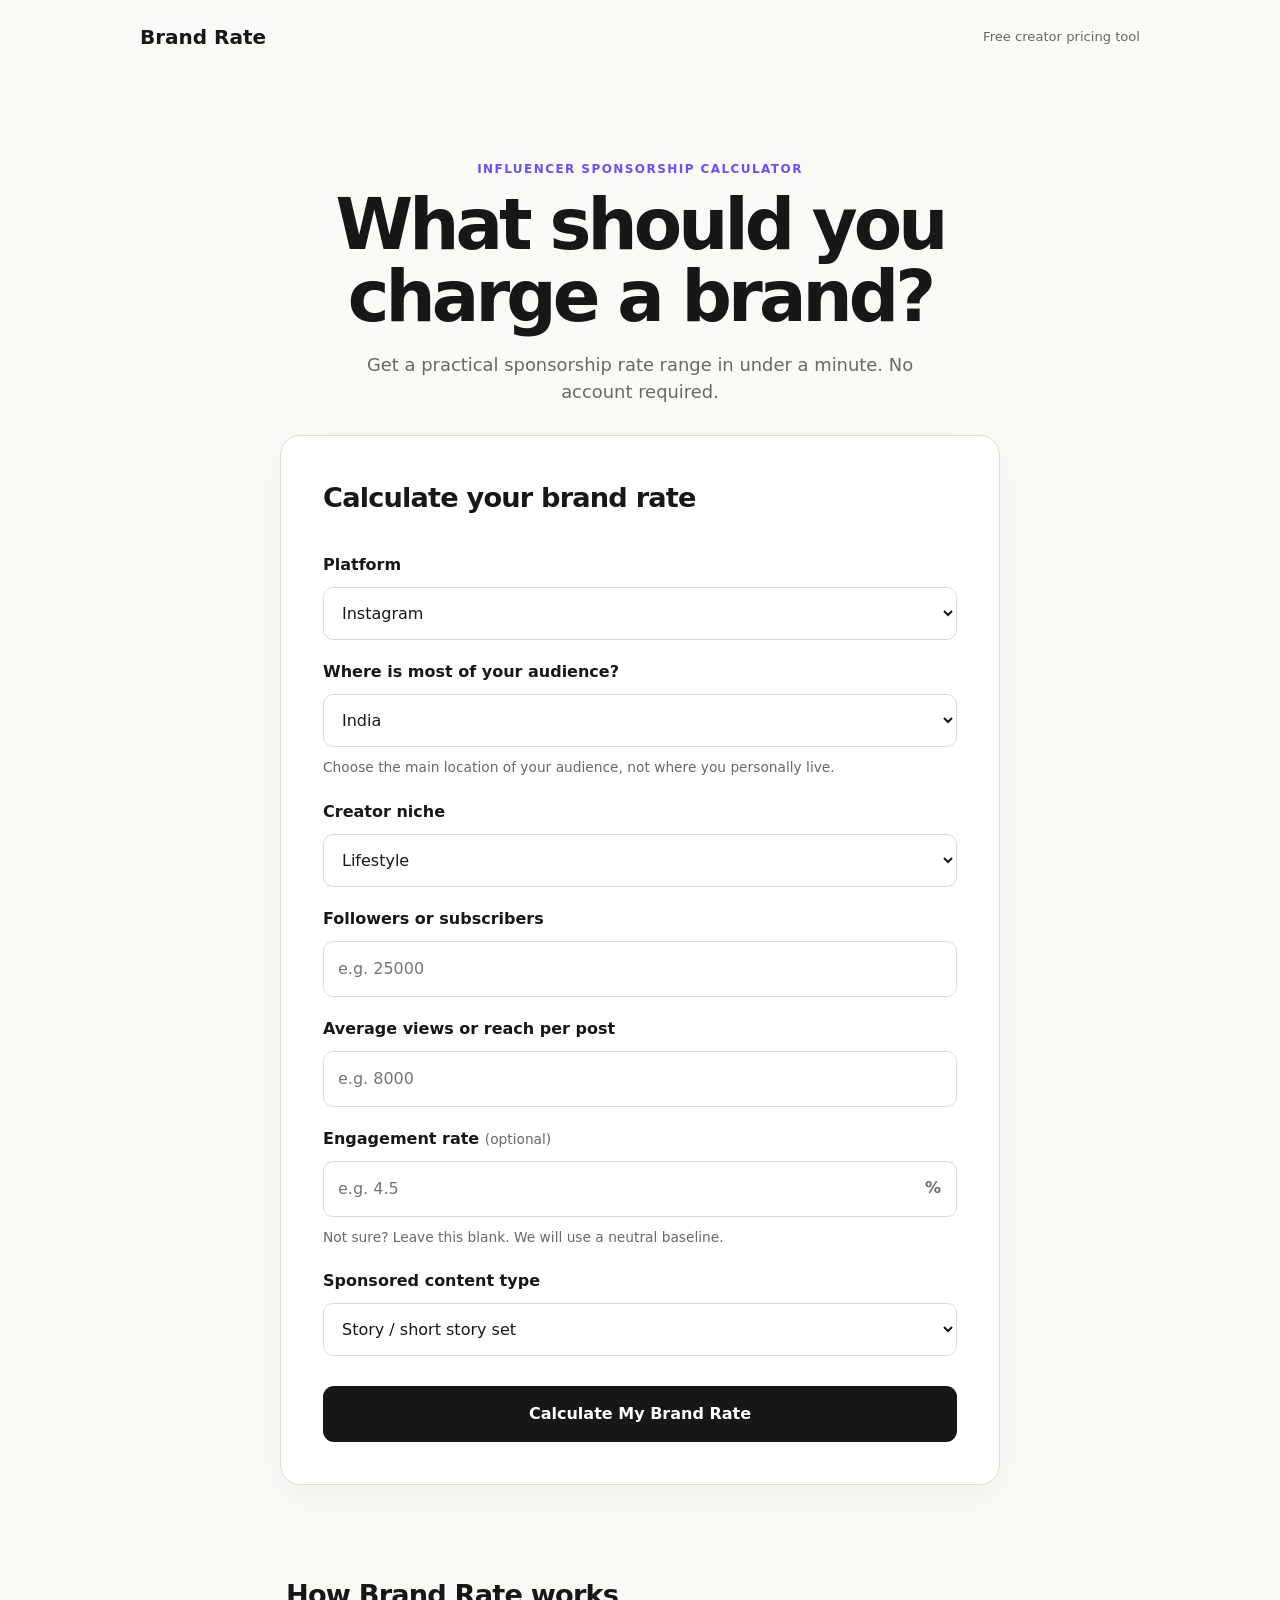
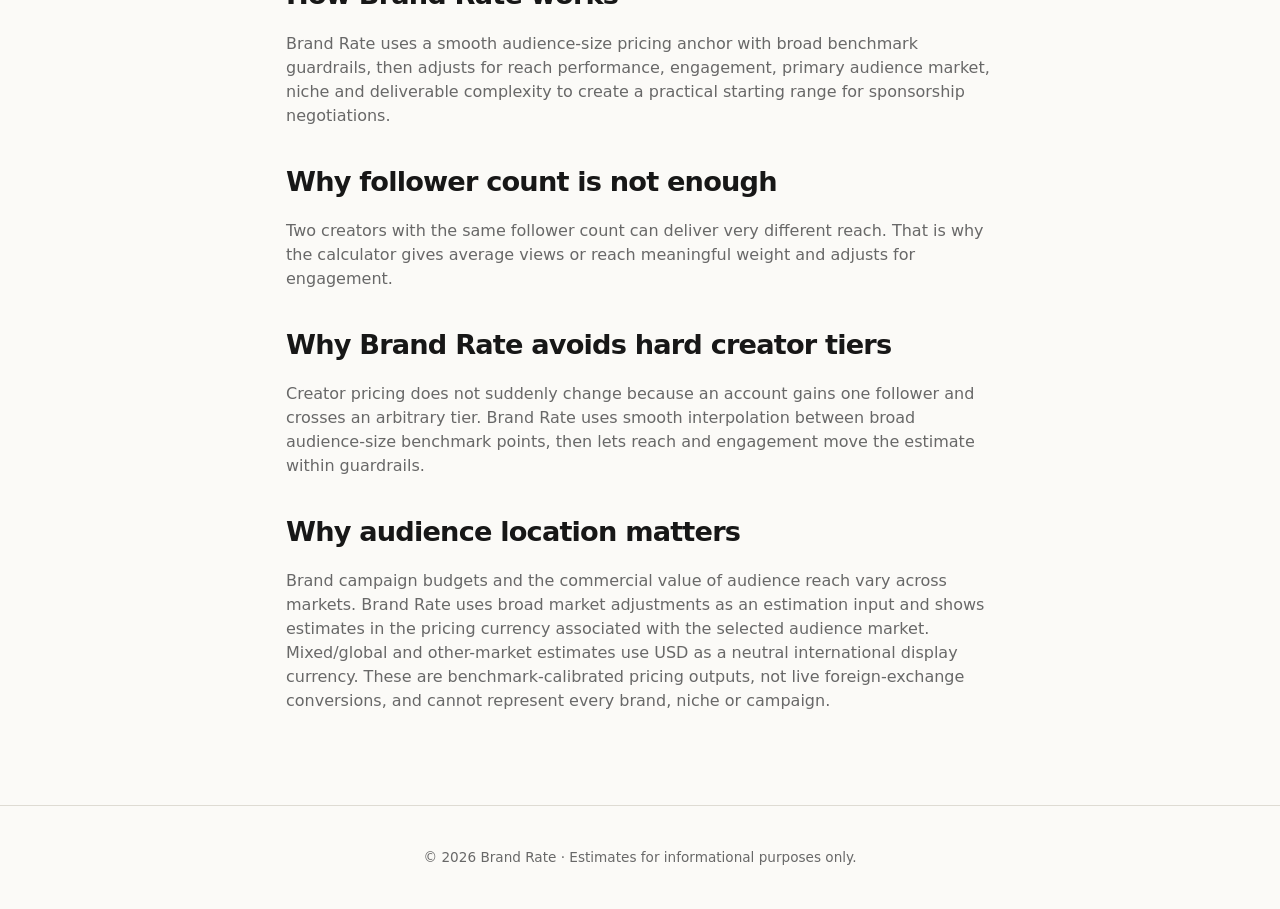
==== pricing-kit.html @ 40ccbd51 "Build V4 personalised Creator Pricing Kit" ====
<!DOCTYPE html>
<html lang="en">
<head>
  <meta charset="UTF-8">
  <meta name="viewport" content="width=device-width, initial-scale=1.0">
  <meta name="robots" content="noindex,nofollow">
  <title>Your Creator Pricing Kit | Brand Rate</title>
  <link rel="stylesheet" href="style.css">
  <style>
    .kit-shell{max-width:900px;margin:0 auto;padding:32px 20px 70px}
    .kit-top{display:flex;justify-content:space-between;align-items:center;gap:20px;margin-bottom:30px}
    .kit-top a{color:#171717;text-decoration:none;font-weight:700}
    .kit-hero,.kit-section{background:#fff;border:1px solid #ded9d0;border-radius:22px;padding:32px;margin-bottom:18px}
    .kit-kicker{color:#6554ff;font-size:13px;font-weight:800;letter-spacing:.08em;text-transform:uppercase}
    .kit-hero h1{font-size:46px;line-height:1.05;margin:12px 0}
    .kit-sub{color:#666;font-size:18px;line-height:1.5}
    .kit-grid{display:grid;grid-template-columns:repeat(3,1fr);gap:12px;margin-top:25px}
    .kit-stat{border:1px solid #ded9d0;border-radius:15px;padding:18px}
    .kit-stat strong{display:block;font-size:27px;margin-top:7px}
    .kit-stat.target{background:#f0edff;border-color:#c8bfff}
    .kit-section h2{font-size:28px;margin:0 0 8px}
    .kit-section p{color:#555;line-height:1.6}
    .rate-row{display:flex;justify-content:space-between;gap:18px;padding:15px 0;border-bottom:1px solid #e4dfd7}
    .rate-row:last-child{border-bottom:0}
    .rate-row strong{text-align:right}
    .script-box{background:#f7f5f1;border-radius:14px;padding:20px;line-height:1.65;color:#292929}
    .kit-actions{position:sticky;bottom:18px;background:#171717;color:white;border-radius:18px;padding:18px 22px;display:flex;align-items:center;justify-content:space-between;gap:18px;box-shadow:0 12px 35px rgba(0,0,0,.18)}
    .kit-actions button{border:0;border-radius:12px;padding:14px 20px;font-weight:800;cursor:pointer}
    .preview-lock{border:2px dashed #c8bfff;background:#f7f5ff}
    .small{font-size:13px;color:#777}
    @media(max-width:650px){.kit-hero h1{font-size:36px}.kit-grid{grid-template-columns:1fr}.kit-hero,.kit-section{padding:24px}.kit-actions{align-items:stretch;flex-direction:column}.kit-actions button{width:100%}}
    @media print{
      body{background:#fff}
      .kit-shell{max-width:none;padding:0}
      .kit-top,.kit-actions,.preview-only{display:none!important}
      .kit-hero,.kit-section{break-inside:avoid;border-color:#ccc}
    }
  </style>
</head>
<body>
  <main class="kit-shell">
    <div class="kit-top"><a href="index.html">← Brand Rate</a><span>Personalised Creator Pricing Kit</span></div>

    <section class="kit-hero">
      <div class="kit-kicker">Creator Pricing Kit</div>
      <h1>Your sponsorship pricing plan</h1>
      <p class="kit-sub" id="profile-summary"></p>
      <div class="kit-grid">
        <div class="kit-stat"><span>Minimum</span><strong id="min-rate"></strong></div>
        <div class="kit-stat target"><span>Target</span><strong id="target-rate"></strong></div>
        <div class="kit-stat"><span>Premium</span><strong id="premium-rate"></strong></div>
      </div>
      <p class="small" id="method-note"></p>
    </section>

    <section class="kit-section">
      <h2>Your deliverable pricing</h2>
      <p>Use your target as the starting quote. Your minimum is the lower negotiation boundary suggested by this kit; it is not a rule that you must accept a deal at that amount.</p>
      <div id="deliverables"></div>
    </section>

    <section class="kit-section">
      <h2>Usage rights & exclusivity</h2>
      <p>These are separate commercial rights. Do not silently include them in your base content fee unless the agreement clearly says so.</p>
      <div class="rate-row"><span>30-day paid usage rights</span><strong id="usage-rate"></strong></div>
      <div class="rate-row"><span>30-day category exclusivity</span><strong id="exclusive-rate"></strong></div>
    </section>

    <section class="kit-section">
      <h2>Your package ideas</h2>
      <div id="packages"></div>
    </section>

    <section class="kit-section">
      <h2>Brand negotiation language</h2>
      <p>Copy, personalise and send these as a starting point.</p>
      <h3>When a brand asks for your rate</h3>
      <div class="script-box" id="rate-script"></div>
      <h3>When the budget is below your quote</h3>
      <div class="script-box" id="budget-script"></div>
      <h3>When usage rights are requested</h3>
      <div class="script-box" id="usage-script"></div>
    </section>

    <section class="kit-section preview-lock preview-only">
      <div class="kit-kicker">Paid product preview</div>
      <h2>Your personalised kit is built.</h2>
      <p>This preview proves the product architecture before checkout is connected. In the payment phase, successful payment will unlock the full kit and its PDF save action automatically.</p>
    </section>

    <div class="kit-actions preview-only">
      <div><strong id="unlock-title">Unlock your Creator Pricing Kit</strong><br><span id="unlock-copy"></span></div>
      <button id="checkout-preview">Checkout integration is next</button>
    </div>
  </main>
  <script src="pricing-kit.js"></script>
</body>
</html>
---- style.css ----
:root{--ink:#171717;--muted:#686868;--paper:#fbfaf7;--card:#fff;--line:#dedbd3;--accent:#6b4eff;--soft:#f0edff;--green:#164c3b}*{box-sizing:border-box}html{scroll-behavior:smooth}body{margin:0;background:var(--paper);color:var(--ink);font-family:Inter,ui-sans-serif,system-ui,-apple-system,BlinkMacSystemFont,"Segoe UI",sans-serif;line-height:1.5}.site-header{max-width:1040px;margin:auto;padding:22px 20px;display:flex;justify-content:space-between;align-items:center}.logo{font-weight:850;font-size:1.25rem;color:var(--ink);text-decoration:none}.tag{font-size:.82rem;color:var(--muted)}main{max-width:760px;margin:auto;padding:20px}.hero{text-align:center;padding:54px 0 30px}.eyebrow{font-size:.75rem;letter-spacing:.12em;font-weight:800;color:var(--accent)}h1{font-size:clamp(2.25rem,7vw,4.4rem);line-height:1.02;letter-spacing:-.055em;margin:12px 0 18px}.intro{font-size:1.12rem;color:var(--muted);max-width:560px;margin:auto}.tool-card,.results{background:var(--card);border:1px solid var(--line);border-radius:20px;padding:clamp(22px,5vw,42px);box-shadow:0 12px 35px rgba(0,0,0,.04)}h2{font-size:1.7rem;letter-spacing:-.03em;margin:0 0 24px}form{display:grid;gap:10px}label{font-weight:700;margin-top:10px}label span,.hint,.small{font-weight:400;color:var(--muted);font-size:.86rem}input,select{width:100%;padding:15px 14px;border:1px solid var(--line);border-radius:10px;background:#fff;font:inherit;color:var(--ink)}input:focus,select:focus{outline:3px solid var(--soft);border-color:var(--accent)}.input-suffix{position:relative}.input-suffix b{position:absolute;right:16px;top:15px;color:var(--muted)}.hint{margin:0 0 2px}button{border:0;border-radius:11px;padding:16px 18px;margin-top:20px;background:var(--ink);color:#fff;font:inherit;font-weight:800;cursor:pointer}button:hover{opacity:.9}.results{margin-top:24px}.hidden{display:none}.rate-grid{display:grid;grid-template-columns:repeat(3,1fr);gap:10px;margin:18px 0}.rate-grid div,.addons div{border:1px solid var(--line);border-radius:12px;padding:16px}.rate-grid span,.addons span{display:block;color:var(--muted);font-size:.82rem}.rate-grid strong{display:block;font-size:1.3rem;margin-top:5px}.rate-grid .featured{background:var(--soft);border-color:#c8beff}.result-note{color:var(--green);font-weight:650}.results h3{margin-top:30px}.addons{display:grid;gap:10px}.addons div{display:flex;justify-content:space-between;gap:18px}.disclaimer{font-size:.78rem;color:var(--muted);margin:24px 0}.upgrade{margin-top:34px;padding:28px;border-radius:16px;background:var(--ink);color:#fff}.upgrade h2{margin-bottom:10px}.upgrade .eyebrow{color:#bfb3ff}.upgrade .price{font-size:2rem;font-weight:850;margin-top:18px}.upgrade button{background:#fff;color:var(--ink);width:100%}.upgrade .small{color:#bdbdbd;text-align:center}.content{padding:56px 6px}.content h2{margin-top:34px;margin-bottom:10px}.content p{color:var(--muted)}footer{text-align:center;padding:28px 20px;color:var(--muted);font-size:.85rem;border-top:1px solid var(--line)}@media(max-width:560px){.hero{padding-top:32px}.tag{display:none}.rate-grid{grid-template-columns:1fr}.rate-grid div{display:flex;justify-content:space-between;align-items:center}.rate-grid strong{margin:0}.tool-card,.results{border-radius:15px}.addons div{display:block}.addons strong{display:block;margin-top:6px}}
.section-note{color:var(--muted);font-size:.9rem;margin-top:-18px}
.addon-card{border:1px solid var(--line);border-radius:13px;padding:5px 17px;margin:12px 0}
.addon-row,.addon-total{display:flex;justify-content:space-between;gap:20px;padding:13px 0}
.addon-row{border-bottom:1px solid var(--line);color:var(--muted)}
.addon-row strong{color:var(--ink)}
.addon-total{font-weight:800}
@media(max-width:560px){.addon-row,.addon-total{align-items:flex-start}.addon-row span,.addon-total span{max-width:65%}}
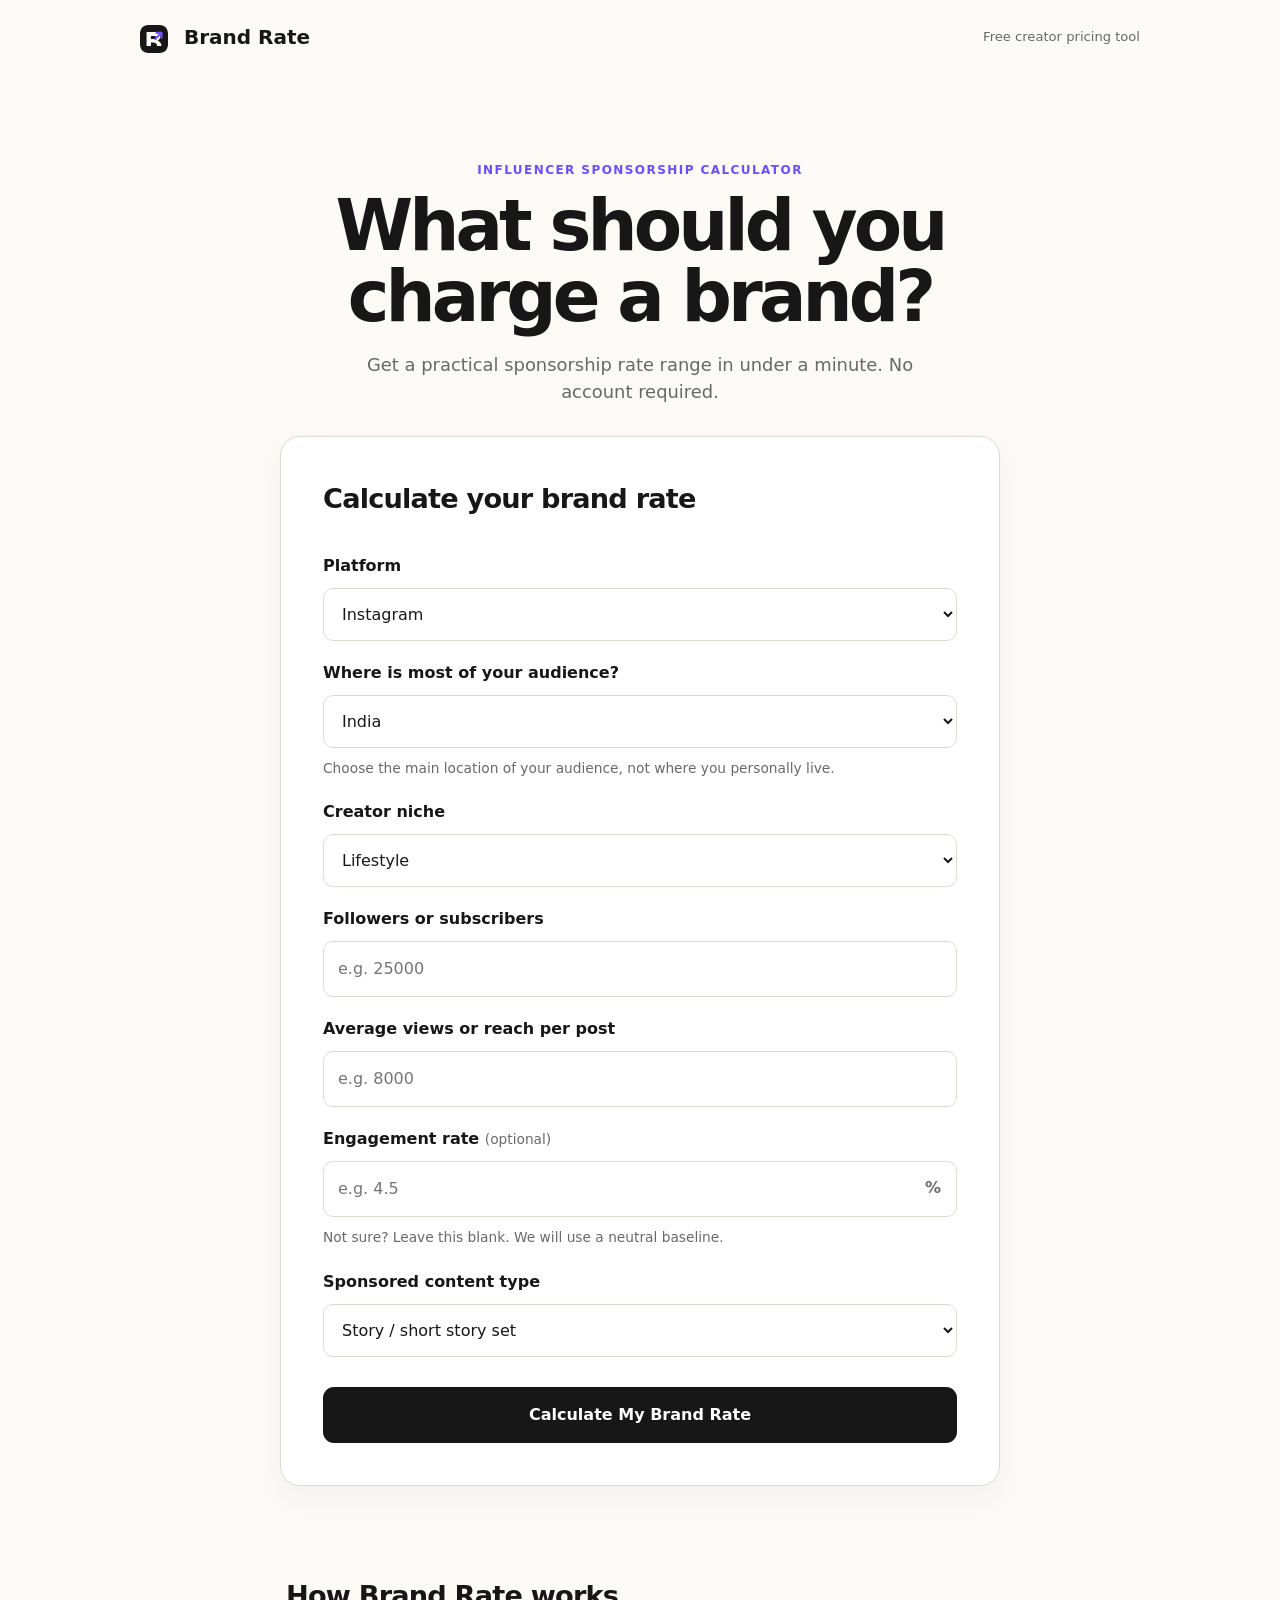
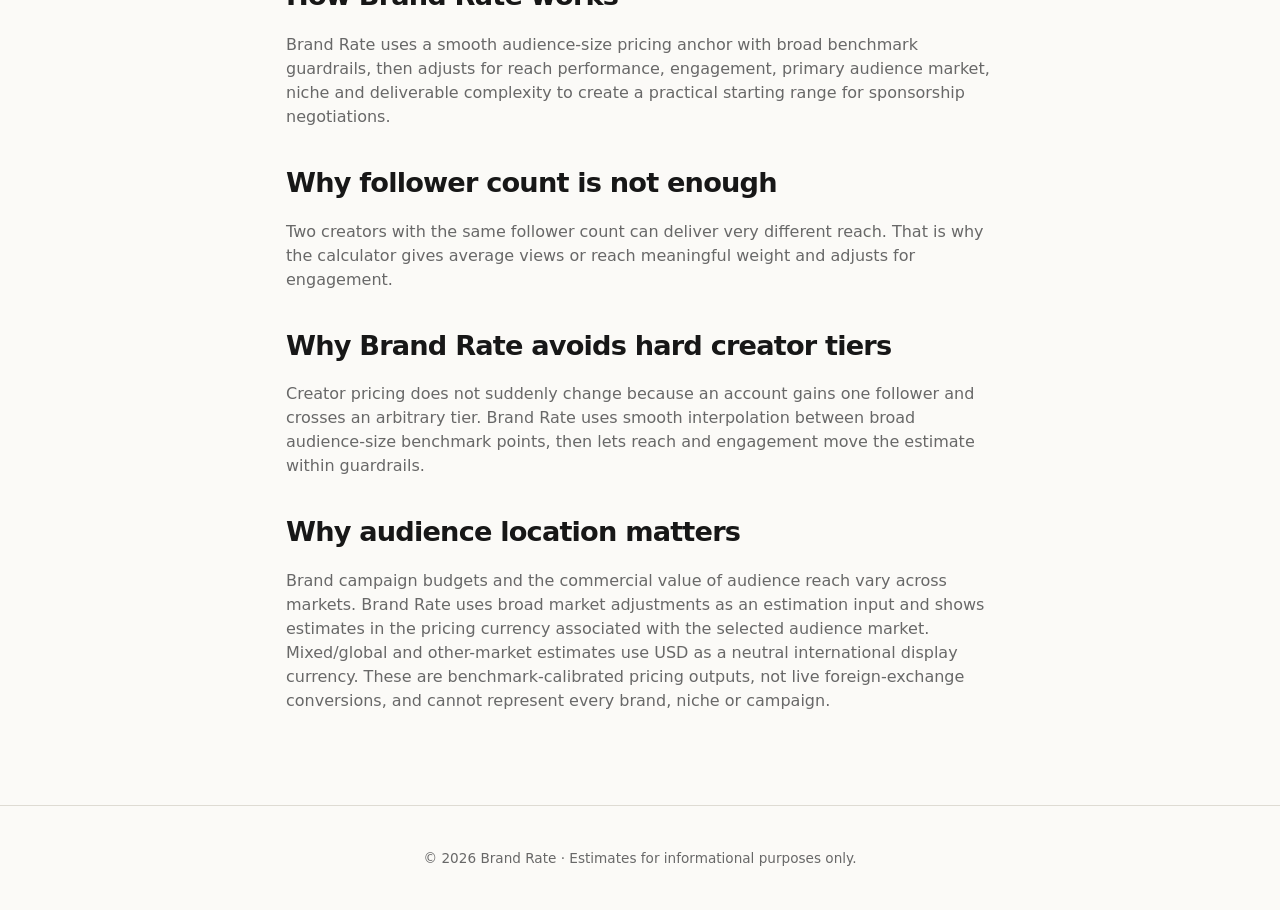
==== commit 0d10f029: "Add files via upload" ====
--- a/pricing-kit.html
+++ b/pricing-kit.html
@@ -4,10 +4,11 @@
   <meta charset="UTF-8">
   <meta name="viewport" content="width=device-width, initial-scale=1.0">
   <meta name="robots" content="noindex,nofollow">
+  <link rel="icon" href="brand-rate-icon.svg" type="image/svg+xml">
   <title>Your Creator Pricing Kit | Brand Rate</title>
   <link rel="stylesheet" href="style.css">
   <style>
-    .kit-shell{max-width:900px;margin:0 auto;padding:32px 20px 70px}
+    .kit-shell{max-width:900px;margin:0 auto;padding:32px 20px 120px}
     .kit-top{display:flex;justify-content:space-between;align-items:center;gap:20px;margin-bottom:30px}
     .kit-top a{color:#171717;text-decoration:none;font-weight:700}
     .kit-hero,.kit-section{background:#fff;border:1px solid #ded9d0;border-radius:22px;padding:32px;margin-bottom:18px}
@@ -20,22 +21,53 @@
     .kit-stat.target{background:#f0edff;border-color:#c8bfff}
     .kit-section h2{font-size:28px;margin:0 0 8px}
     .kit-section p{color:#555;line-height:1.6}
+    .small{font-size:13px;color:#777}
+    .locked-intro{background:#f7f5ff;border:2px solid #c8bfff}
+    .locked-intro h2{margin-top:8px}
+    .locked-stack{display:grid;gap:18px}
+    .locked-card{position:relative;overflow:hidden;min-height:230px;background:#fff;border:1px solid #ded9d0;border-radius:22px;padding:32px}
+    .locked-card h2{font-size:28px;margin:0 0 10px}
+    .locked-card p{color:#666;margin:0}
+    .teaser-lines{margin-top:26px;display:grid;gap:12px;filter:blur(7px);user-select:none;pointer-events:none}
+    .teaser-line{height:22px;border-radius:8px;background:#dedbd3}
+    .teaser-line.short{width:62%}
+    .teaser-line.medium{width:80%}
+    .lock-overlay{position:absolute;inset:0;display:flex;align-items:center;justify-content:center;padding:24px;background:linear-gradient(to bottom,rgba(255,255,255,.18),rgba(255,255,255,.94) 55%,#fff)}
+    .lock-box{text-align:center;max-width:460px;margin-top:70px}
+    .lock-icon{width:46px;height:46px;border-radius:50%;display:grid;place-items:center;margin:0 auto 12px;background:#171717;color:#fff;font-size:20px}
+    .lock-box strong{display:block;font-size:20px}
+    .lock-box span{display:block;color:#666;margin-top:7px;line-height:1.5}
+    .kit-actions{position:sticky;bottom:18px;z-index:20;background:#171717;color:#fff;border-radius:18px;padding:18px 22px;display:flex;align-items:center;justify-content:space-between;gap:18px;box-shadow:0 12px 35px rgba(0,0,0,.18)}
+    .kit-actions button{border:0;border-radius:12px;padding:14px 20px;margin:0;background:#fff;color:#171717;font-weight:800;cursor:pointer}
+    .kit-actions{display:block;padding:22px}
+    .purchase-head{display:flex;align-items:flex-end;justify-content:space-between;gap:24px;margin-bottom:18px}
+    .purchase-head strong{font-size:20px}
+    .payment-note{font-size:13px;color:#aaa;margin-top:5px}
+    .payment-options{display:grid;grid-template-columns:1fr 1fr;gap:14px;width:100%}
+    .payment-option{min-width:0;background:#242424;border:1px solid #3a3a3a;border-radius:16px;padding:18px}
+    .payment-label{display:block;font-size:11px;letter-spacing:.08em;text-transform:uppercase;color:#aaa;margin-bottom:7px}
+    .payment-title{font-size:18px;font-weight:800;margin-bottom:4px}
+    .payment-price{font-size:14px;color:#ccc;margin-bottom:16px}
+    .payment-button-zone{min-height:48px;display:flex;align-items:center}
+    .payment-option form{margin:0;width:100%}
+    #paypal-container-X6RM6SU22T6QN{width:100%;min-width:0}
+    .payment-foot{font-size:11px;color:#8f8f8f;margin-top:10px}
+    .paid-content{display:none}
     .rate-row{display:flex;justify-content:space-between;gap:18px;padding:15px 0;border-bottom:1px solid #e4dfd7}
     .rate-row:last-child{border-bottom:0}
     .rate-row strong{text-align:right}
     .script-box{background:#f7f5f1;border-radius:14px;padding:20px;line-height:1.65;color:#292929}
-    .kit-actions{position:sticky;bottom:18px;background:#171717;color:white;border-radius:18px;padding:18px 22px;display:flex;align-items:center;justify-content:space-between;gap:18px;box-shadow:0 12px 35px rgba(0,0,0,.18)}
-    .kit-actions button{border:0;border-radius:12px;padding:14px 20px;font-weight:800;cursor:pointer}
-    .preview-lock{border:2px dashed #c8bfff;background:#f7f5ff}
-    .small{font-size:13px;color:#777}
-    @media(max-width:650px){.kit-hero h1{font-size:36px}.kit-grid{grid-template-columns:1fr}.kit-hero,.kit-section{padding:24px}.kit-actions{align-items:stretch;flex-direction:column}.kit-actions button{width:100%}}
+    @media(max-width:650px){
+      .kit-hero h1{font-size:36px}.kit-grid{grid-template-columns:1fr}.kit-hero,.kit-section,.locked-card{padding:24px}
+      .kit-actions{padding:18px}.purchase-head{display:block;margin-bottom:16px}.kit-actions button{width:100%}.lock-box{margin-top:55px}
+      .payment-options{grid-template-columns:1fr}.payment-option{width:auto;min-width:0}#paypal-container-X6RM6SU22T6QN{min-width:0}
+    }
     @media print{
-      body{background:#fff}
-      .kit-shell{max-width:none;padding:0}
-      .kit-top,.kit-actions,.preview-only{display:none!important}
-      .kit-hero,.kit-section{break-inside:avoid;border-color:#ccc}
+      body{background:#fff}.kit-shell{max-width:none;padding:0}.kit-top,.kit-actions,.preview-content{display:none!important}
+      .paid-content{display:block!important}.kit-hero,.kit-section{break-inside:avoid;border-color:#ccc}
     }
-  </style>
+  .checkout-email{margin:18px 0 4px}.checkout-email label{display:block;font-weight:700;margin-bottom:8px}.checkout-email input{width:100%;box-sizing:border-box;padding:13px 14px;border:1px solid #4a4a4a;border-radius:10px;background:#242424;color:#fff;font:inherit}.checkout-email small{display:block;color:#aaa;margin-top:7px}.checkout-btn{width:100%;border:0;border-radius:9px;padding:14px 16px;font:inherit;font-weight:800;cursor:pointer;background:#7257ff;color:#fff}.checkout-btn-light{background:#fff;color:#171717}.checkout-btn:disabled{opacity:.55;cursor:wait}.checkout-status{min-height:22px;margin-top:14px;color:#ddd}.brand-icon{width:28px;height:28px;vertical-align:middle;margin-right:9px;border-radius:8px}
+</style>
 </head>
 <body>
   <main class="kit-shell">
@@ -53,46 +85,57 @@
       <p class="small" id="method-note"></p>
     </section>
 
-    <section class="kit-section">
-      <h2>Your deliverable pricing</h2>
-      <p>Use your target as the starting quote. Your minimum is the lower negotiation boundary suggested by this kit; it is not a rule that you must accept a deal at that amount.</p>
-      <div id="deliverables"></div>
-    </section>
+    <div class="preview-content" id="preview-content">
+      <section class="kit-section locked-intro">
+        <div class="kit-kicker">Your kit is ready</div>
+        <h2>We built the rest around your actual result.</h2>
+        <p>Your personalised kit includes deliverable pricing, usage-right and exclusivity guidance, package ideas, and negotiation language based on the creator profile you just calculated.</p>
+      </section>
 
-    <section class="kit-section">
-      <h2>Usage rights & exclusivity</h2>
-      <p>These are separate commercial rights. Do not silently include them in your base content fee unless the agreement clearly says so.</p>
-      <div class="rate-row"><span>30-day paid usage rights</span><strong id="usage-rate"></strong></div>
-      <div class="rate-row"><span>30-day category exclusivity</span><strong id="exclusive-rate"></strong></div>
-    </section>
+      <div class="locked-stack" aria-label="Locked Creator Pricing Kit sections">
+        <section class="locked-card">
+          <h2>Your deliverable pricing</h2><p>Suggested pricing for the content formats relevant to your platform.</p>
+          <div class="teaser-lines" aria-hidden="true"><div class="teaser-line"></div><div class="teaser-line medium"></div><div class="teaser-line"></div></div>
+          <div class="lock-overlay"><div class="lock-box"><div class="lock-icon">🔒</div><strong>Personalised deliverable rates locked</strong><span>Unlock the exact rate recommendations built from your target pricing result.</span></div></div>
+        </section>
 
-    <section class="kit-section">
-      <h2>Your package ideas</h2>
-      <div id="packages"></div>
-    </section>
+        <section class="locked-card">
+          <h2>Usage rights & exclusivity</h2><p>Separate commercial-right pricing guidance for brand negotiations.</p>
+          <div class="teaser-lines" aria-hidden="true"><div class="teaser-line short"></div><div class="teaser-line medium"></div><div class="teaser-line"></div></div>
+          <div class="lock-overlay"><div class="lock-box"><div class="lock-icon">🔒</div><strong>Your add-on guidance is locked</strong><span>See what to quote separately for 30-day paid usage and category exclusivity.</span></div></div>
+        </section>
 
-    <section class="kit-section">
-      <h2>Brand negotiation language</h2>
-      <p>Copy, personalise and send these as a starting point.</p>
-      <h3>When a brand asks for your rate</h3>
-      <div class="script-box" id="rate-script"></div>
-      <h3>When the budget is below your quote</h3>
-      <div class="script-box" id="budget-script"></div>
-      <h3>When usage rights are requested</h3>
-      <div class="script-box" id="usage-script"></div>
-    </section>
+        <section class="locked-card">
+          <h2>Your package ideas</h2><p>Three creator offer structures built around your calculated pricing anchor.</p>
+          <div class="teaser-lines" aria-hidden="true"><div class="teaser-line"></div><div class="teaser-line short"></div><div class="teaser-line medium"></div></div>
+          <div class="lock-overlay"><div class="lock-box"><div class="lock-icon">🔒</div><strong>3 personalised package ideas locked</strong><span>Unlock starter, core campaign and bundle pricing suggestions.</span></div></div>
+        </section>
 
-    <section class="kit-section preview-lock preview-only">
-      <div class="kit-kicker">Paid product preview</div>
-      <h2>Your personalised kit is built.</h2>
-      <p>This preview proves the product architecture before checkout is connected. In the payment phase, successful payment will unlock the full kit and its PDF save action automatically.</p>
-    </section>
+        <section class="locked-card">
+          <h2>Brand negotiation language</h2><p>Ready-to-personalise wording for common sponsorship conversations.</p>
+          <div class="teaser-lines" aria-hidden="true"><div class="teaser-line"></div><div class="teaser-line"></div><div class="teaser-line short"></div></div>
+          <div class="lock-overlay"><div class="lock-box"><div class="lock-icon">🔒</div><strong>3 negotiation scripts locked</strong><span>Get wording for rate requests, low budgets and paid usage-right conversations.</span></div></div>
+        </section>
+      </div>
+    </div>
 
-    <div class="kit-actions preview-only">
-      <div><strong id="unlock-title">Unlock your Creator Pricing Kit</strong><br><span id="unlock-copy"></span></div>
-      <button id="checkout-preview">Checkout integration is next</button>
+    <div class="paid-content" id="paid-content" aria-hidden="true">
+      <section class="kit-section"><h2>Your deliverable pricing</h2><p>Use your target as the starting quote. Your minimum is the lower negotiation boundary suggested by this kit; it is not a rule that you must accept a deal at that amount.</p><div id="deliverables"></div></section>
+      <section class="kit-section"><h2>Usage rights & exclusivity</h2><p>These are separate commercial rights. Do not silently include them in your base content fee unless the agreement clearly says so.</p><div class="rate-row"><span>30-day paid usage rights</span><strong id="usage-rate"></strong></div><div class="rate-row"><span>30-day category exclusivity</span><strong id="exclusive-rate"></strong></div></section>
+      <section class="kit-section"><h2>Your package ideas</h2><div id="packages"></div></section>
+      <section class="kit-section"><h2>Brand negotiation language</h2><p>Copy, personalise and send these as a starting point.</p><h3>When a brand asks for your rate</h3><div class="script-box" id="rate-script"></div><h3>When the budget is below your quote</h3><div class="script-box" id="budget-script"></div><h3>When usage rights are requested</h3><div class="script-box" id="usage-script"></div></section>
+    </div>
+
+    <div class="kit-actions preview-content">
+      <div class="purchase-head"><div><strong>Unlock your Creator Pricing Kit</strong><br><span id="unlock-copy"></span></div><div class="payment-note">Choose the payment option for your region.</div></div>
+      <div class="checkout-email"><label for="buyer-email">Email for purchase access</label><input id="buyer-email" type="email" autocomplete="email" placeholder="you@example.com"><small>Your secure access link is tied to this purchase.</small></div>
+      <div class="payment-options">
+        <div class="payment-option"><span class="payment-label">India · INR</span><div class="payment-title">Pay ₹499 in India</div><div class="payment-price">Verified one-time payment via Razorpay</div><div class="payment-button-zone"><button class="checkout-btn" id="razorpay-checkout">Pay ₹499 securely</button></div><div class="payment-foot">Indian cards, UPI and supported local payment methods.</div></div>
+        <div class="payment-option"><span class="payment-label">International · USD</span><div class="payment-title">Pay $9 internationally</div><div class="payment-price">Verified one-time payment via PayPal</div><div class="payment-button-zone" id="paypal-checkout-zone"><button class="checkout-btn checkout-btn-light" id="paypal-start">Continue with PayPal</button></div><div class="payment-foot">For customers paying outside India.</div></div>
+      </div><div class="checkout-status" id="checkout-status" role="status"></div>
     </div>
   </main>
+  <script src="https://checkout.razorpay.com/v1/checkout.js"></script>
   <script src="pricing-kit.js"></script>
 </body>
-</html>
+</html>
--- a/style.css
+++ b/style.css
@@ -6,3 +6,5 @@
 .addon-row strong{color:var(--ink)}
 .addon-total{font-weight:800}
 @media(max-width:560px){.addon-row,.addon-total{align-items:flex-start}.addon-row span,.addon-total span{max-width:65%}}
+
+.brand-icon{width:28px;height:28px;vertical-align:middle;margin-right:9px;border-radius:8px}.brand{display:flex;align-items:center}
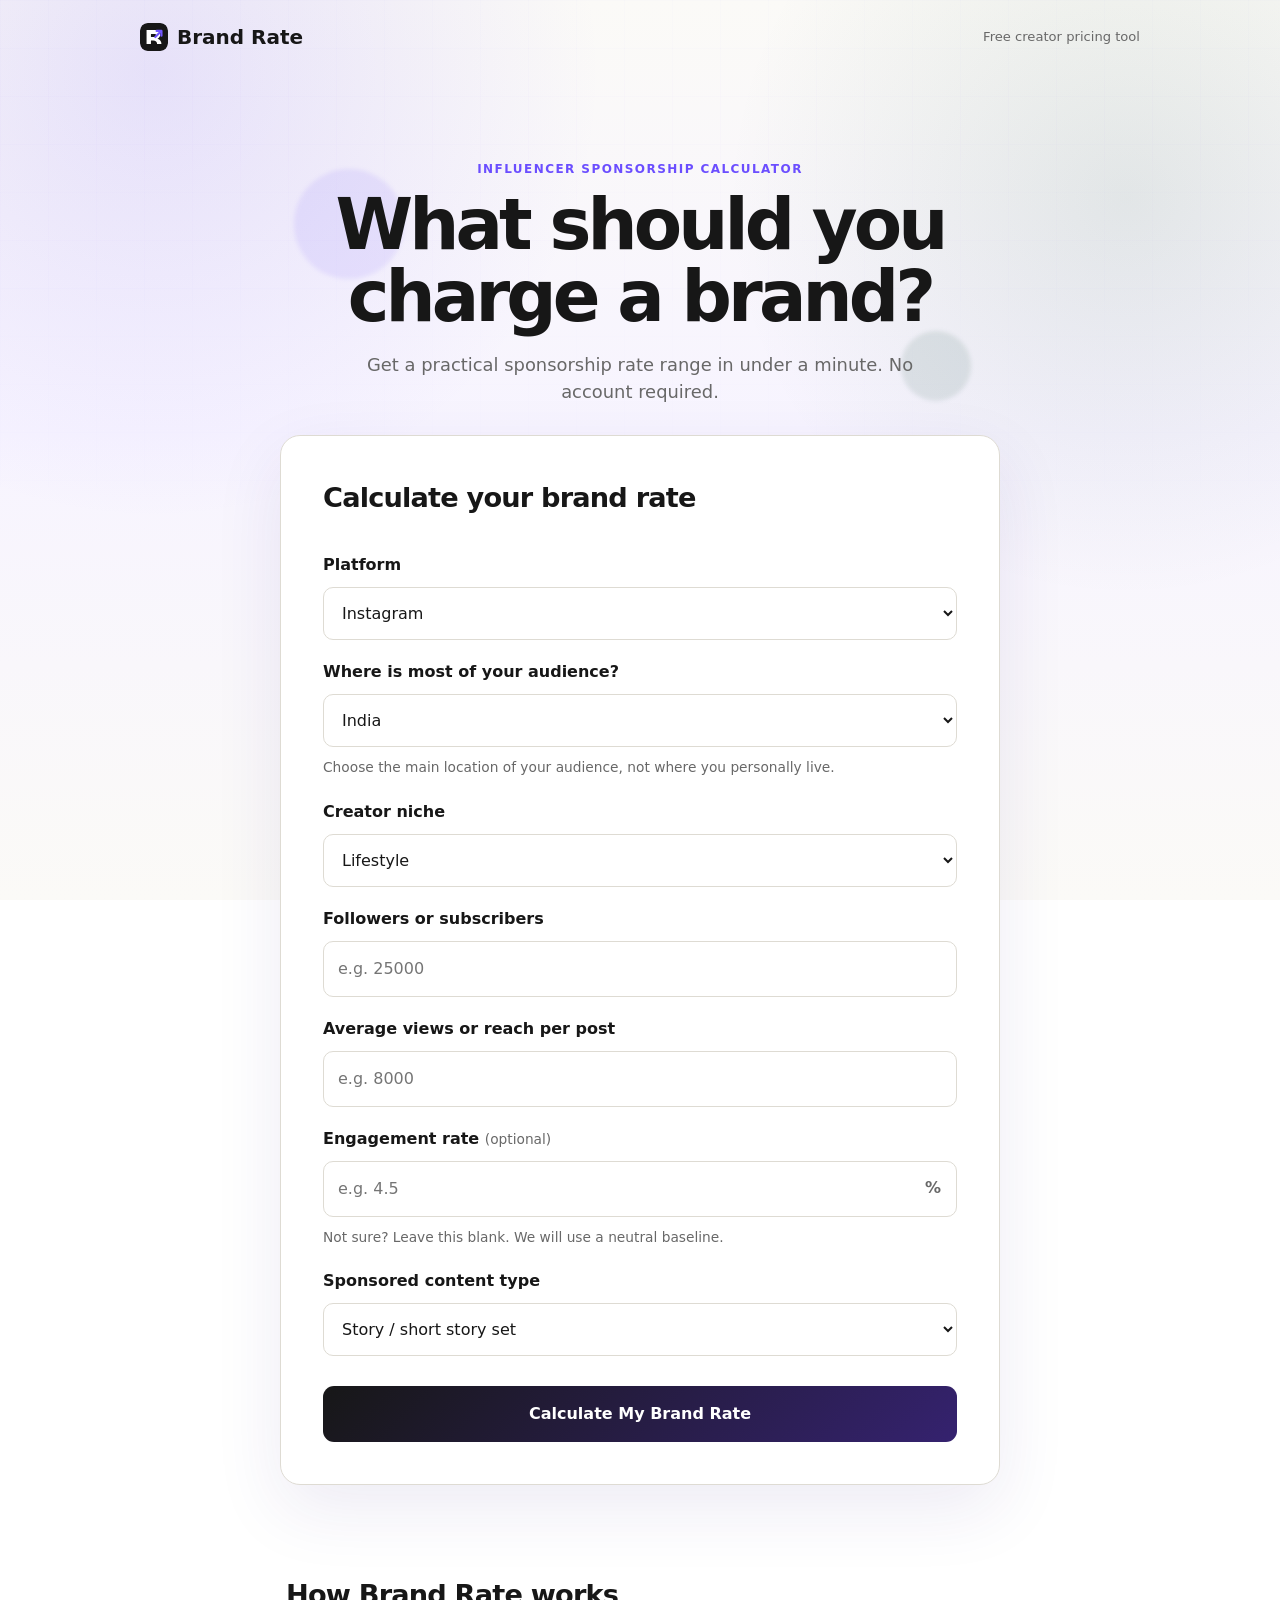
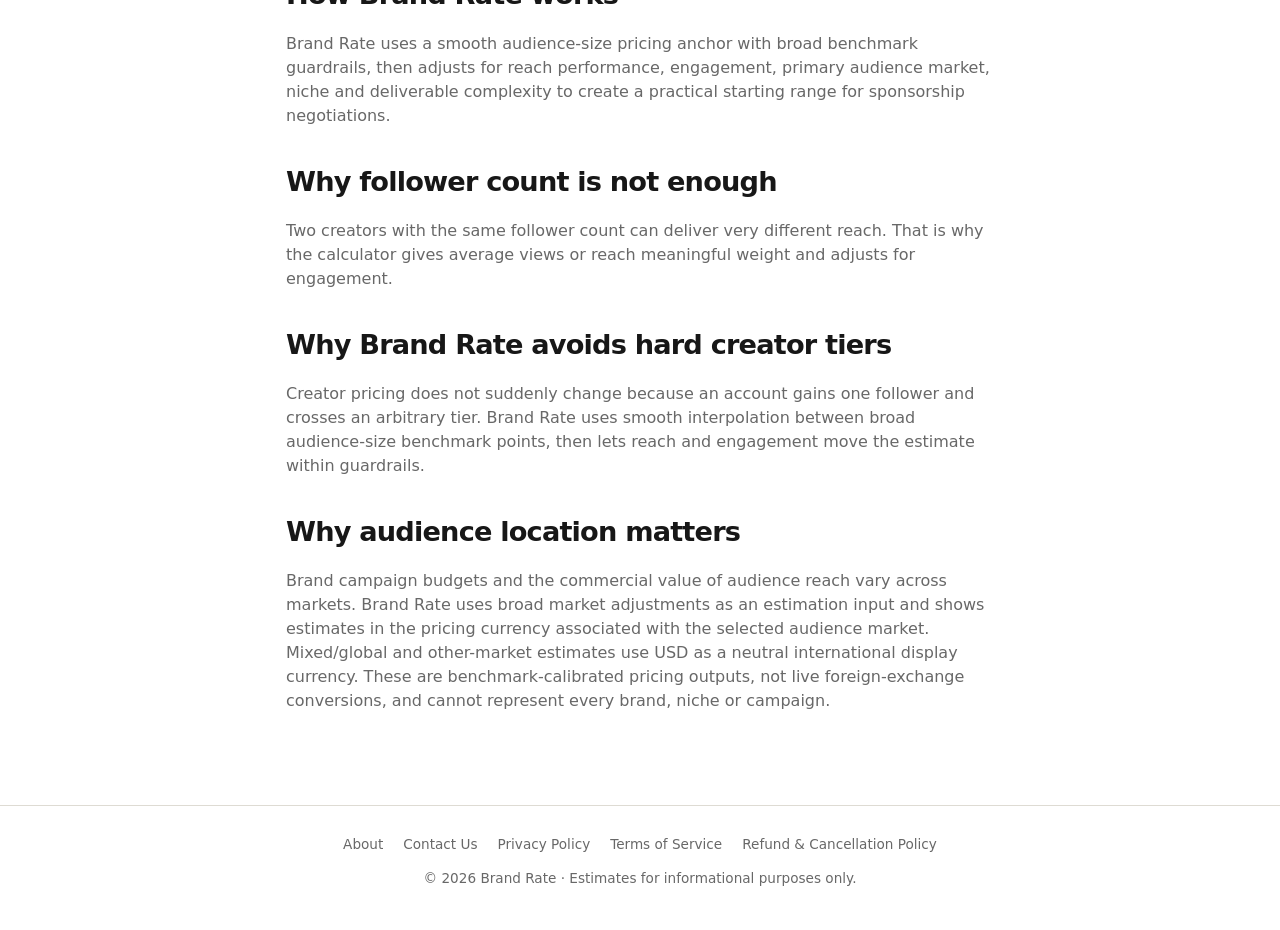
==== commit b3261fba: "Add files via upload" ====
--- a/pricing-kit.html
+++ b/pricing-kit.html
@@ -135,6 +135,7 @@
       </div><div class="checkout-status" id="checkout-status" role="status"></div>
     </div>
   </main>
+<footer style="margin-top:38px"><div class="footer-inner"><nav class="footer-links" aria-label="Legal and company links"><a href="about.html">About</a><a href="contact.html">Contact Us</a><a href="privacy.html">Privacy Policy</a><a href="terms.html">Terms of Service</a><a href="refund.html">Refund &amp; Cancellation Policy</a></nav><p>© 2026 Brand Rate · Estimates for informational purposes only.</p></div></footer>
   <script src="https://checkout.razorpay.com/v1/checkout.js"></script>
   <script src="pricing-kit.js"></script>
 </body>
--- a/style.css
+++ b/style.css
@@ -8,3 +8,20 @@
 @media(max-width:560px){.addon-row,.addon-total{align-items:flex-start}.addon-row span,.addon-total span{max-width:65%}}
 
 .brand-icon{width:28px;height:28px;vertical-align:middle;margin-right:9px;border-radius:8px}.brand{display:flex;align-items:center}
+
+
+/* V5.1 brand polish + compliance */
+body{background:radial-gradient(circle at 12% 8%,rgba(107,78,255,.14),transparent 28rem),radial-gradient(circle at 88% 22%,rgba(22,76,59,.10),transparent 25rem),linear-gradient(180deg,#fbfaf7 0%,#f7f4ff 48%,#fbfaf7 100%);background-attachment:fixed}
+body::before{content:"";position:fixed;inset:0;pointer-events:none;z-index:-1;opacity:.28;background-image:linear-gradient(rgba(107,78,255,.055) 1px,transparent 1px),linear-gradient(90deg,rgba(107,78,255,.055) 1px,transparent 1px);background-size:48px 48px;mask-image:linear-gradient(to bottom,black,transparent 72%)}
+.site-header{position:relative;z-index:2}.logo{display:flex;align-items:center}.hero{position:relative}
+.hero::before,.hero::after{content:"";position:absolute;border-radius:999px;filter:blur(2px);z-index:-1}
+.hero::before{width:110px;height:110px;background:rgba(107,78,255,.10);left:2%;top:22%}.hero::after{width:70px;height:70px;background:rgba(22,76,59,.10);right:4%;bottom:10%}
+.tool-card,.results{box-shadow:0 24px 70px rgba(56,38,130,.09);backdrop-filter:blur(10px)}
+button{background:linear-gradient(135deg,#171717 0%,#35226f 100%);transition:transform .2s ease,box-shadow .2s ease,opacity .2s ease}
+button:hover{transform:translateY(-1px);box-shadow:0 10px 24px rgba(53,34,111,.18);opacity:1}
+.upgrade{background:linear-gradient(135deg,#151515 0%,#281b5f 62%,#164c3b 140%);box-shadow:0 22px 55px rgba(38,25,90,.22)}
+.footer-inner{max-width:1040px;margin:auto}.footer-links{display:flex;justify-content:center;flex-wrap:wrap;gap:10px 20px;margin-bottom:13px}.footer-links a{color:var(--muted);text-decoration:none}.footer-links a:hover{color:var(--accent)}
+.legal-main{max-width:900px}.legal-hero{text-align:center;padding:52px 0 30px}.legal-card{background:rgba(255,255,255,.92);border:1px solid var(--line);border-radius:22px;padding:clamp(24px,5vw,52px);box-shadow:0 24px 70px rgba(56,38,130,.09);margin-bottom:50px}
+.legal-card h2{margin:34px 0 10px;font-size:1.35rem}.legal-card h2:first-child{margin-top:0}.legal-card p,.legal-card li{color:var(--muted)}.legal-card a{color:var(--accent)}.legal-card ul{padding-left:20px}
+.info-grid{display:grid;grid-template-columns:repeat(2,1fr);gap:14px;margin:24px 0}.info-box{background:var(--soft);border:1px solid #d8d0ff;border-radius:14px;padding:20px}.info-box strong{display:block;margin-bottom:6px}.info-box p{margin:0}
+@media(max-width:600px){.info-grid{grid-template-columns:1fr}.legal-hero{padding-top:32px}}
